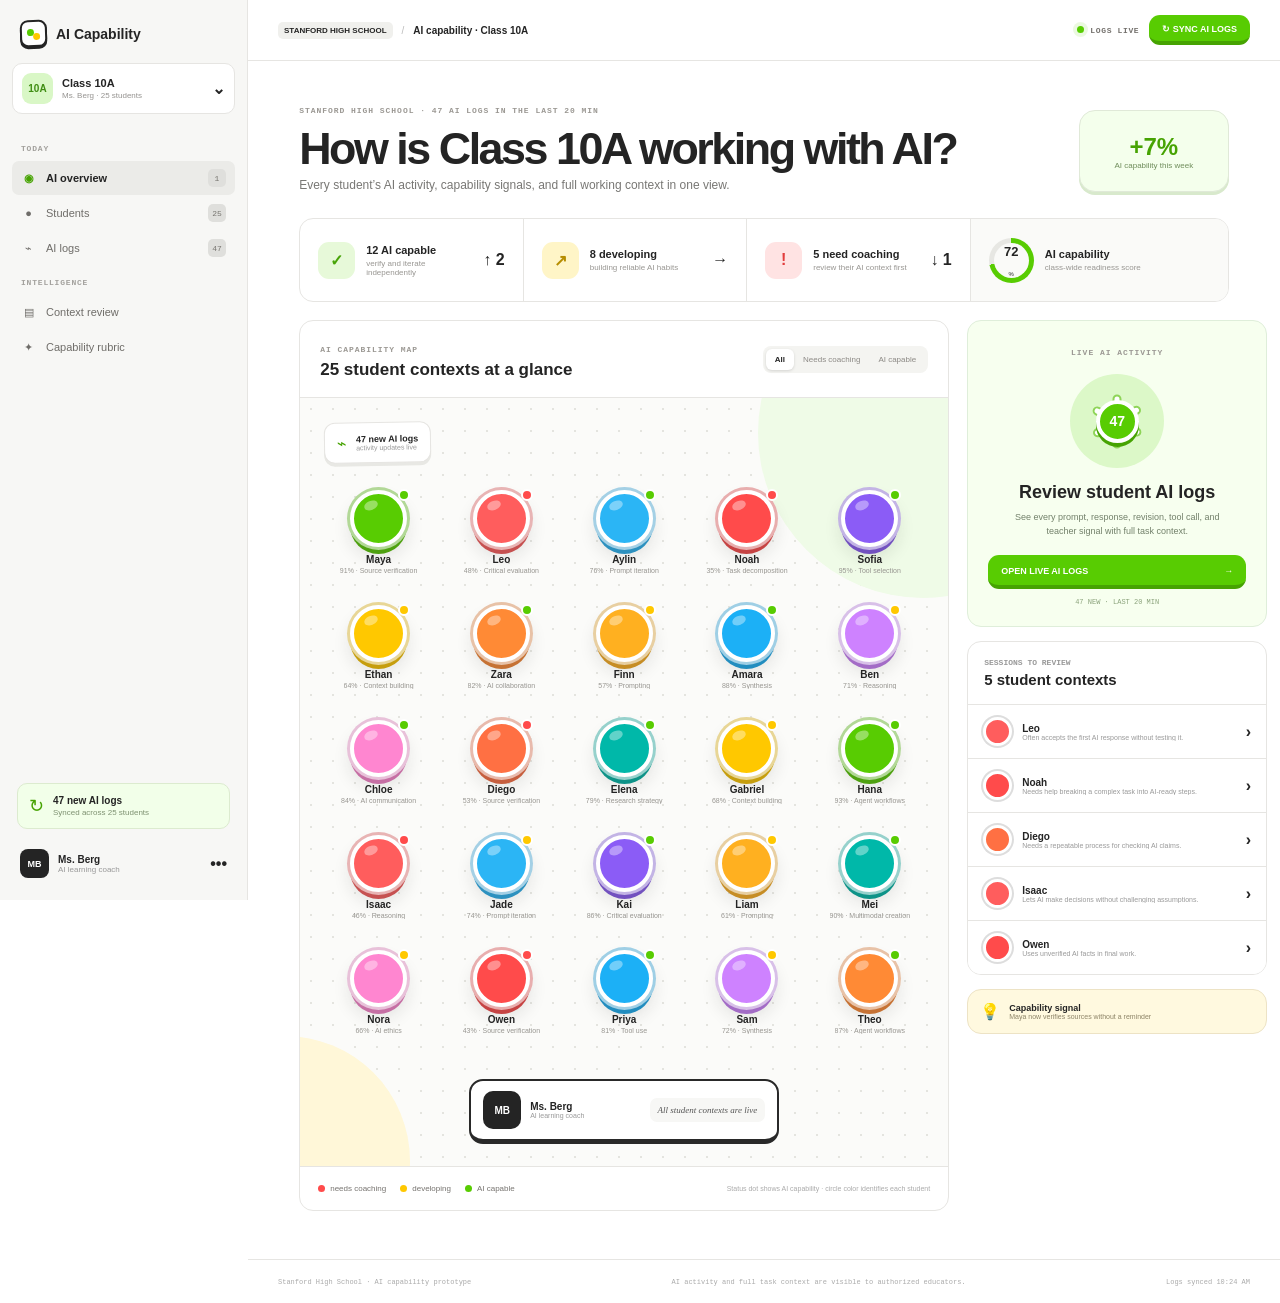
==== index.html @ bb0eecff "deploy AI capability dashboard" ====
<!doctype html>
<html lang="en">
<head>
  <meta charset="utf-8">
  <meta name="viewport" content="width=device-width,initial-scale=1">
  <meta name="theme-color" content="#58cc02">
  <title>Stanford High School · AI Capability</title>
  <meta name="description" content="Interactive AI capability dashboard prototype for Stanford High School Class 10A.">
  <style>
    :root{--ink:#242424;--muted:#787774;--line:#e6e5e2;--green:#58cc02;--green-dark:#46a302;--yellow:#ffc800;--red:#ff4b4b}*{box-sizing:border-box}html{scroll-behavior:smooth}body{margin:0;background:#fff;color:var(--ink);font-family:Inter,ui-sans-serif,-apple-system,BlinkMacSystemFont,"Segoe UI",sans-serif}button{font:inherit;color:inherit;cursor:pointer}.shell{display:flex;min-height:100vh}.sidebar{position:sticky;top:0;z-index:10;display:flex;width:248px;height:100vh;flex:0 0 auto;flex-direction:column;border-right:1px solid var(--line);background:#f7f7f5;padding:18px 12px 14px}.wordmark{display:flex;align-items:center;gap:9px;padding:2px 8px 16px;font-size:14px}.mark{position:relative;width:27px;height:27px;transform:rotate(-2deg);border:2px solid #242424;border-radius:8px;background:#fff;box-shadow:0 2px 0 #242424}.mark i{position:absolute;top:7px;left:5px;width:7px;height:7px;border-radius:50%;background:var(--green)}.mark i+i{top:11px;right:5px;left:auto;background:var(--yellow)}.class-switch{display:flex;width:100%;align-items:center;gap:9px;border:1px solid var(--line);border-radius:10px;background:#fff;padding:9px;text-align:left}.class-switch>span:nth-child(2){flex:1}.class-icon{display:grid;width:31px;height:31px;place-items:center;border-radius:9px;background:#d9f7c6;color:#3f8d12;font-size:10px;font-weight:850}.class-switch strong,.class-switch small{display:block}.class-switch strong{font-size:11px}.class-switch small{margin-top:2px;color:#94928f;font-size:8px}.sidebar nav{padding-top:18px}.sidebar nav label{display:block;padding:12px 9px 7px;color:#a3a19d;font:700 8px ui-monospace,monospace;letter-spacing:.1em}.sidebar nav a{display:flex;height:34px;align-items:center;gap:10px;margin:1px 0;border-radius:7px;padding:0 9px;color:#6f6d69;font-size:11px;text-decoration:none}.sidebar nav a.active{background:#ebebe8;color:#242424;font-weight:700}.sidebar nav a>span{width:15px;text-align:center}.sidebar nav a.active>span{color:var(--green-dark)}.sidebar nav kbd{display:grid;min-width:18px;height:18px;place-items:center;margin-left:auto;border:0;border-radius:5px;background:#dfdfdc;color:#777570;font:8px ui-monospace,monospace}.side-bottom{margin-top:auto}.sync-card{display:flex;align-items:center;gap:9px;margin:12px 5px;border:1px solid #dcebcf;border-radius:10px;background:#f2ffe9;padding:11px}.sync-card>span{color:var(--green-dark);font-size:18px}.sync-card p{margin:0}.sync-card strong,.sync-card small{display:block}.sync-card strong{font-size:10px}.sync-card small{margin-top:2px;color:#7e9171;font-size:8px}.profile{display:flex;width:100%;align-items:center;gap:9px;border:0;border-radius:8px;background:transparent;padding:8px;text-align:left}.profile>span{display:grid;width:29px;height:29px;place-items:center;border-radius:8px;background:#242424;color:#fff;font-size:9px;font-weight:800}.profile p{flex:1;margin:0}.profile strong,.profile small{display:block}.profile strong{font-size:10px}.profile small{color:#999;font-size:8px}.main{display:flex;min-width:0;min-height:100vh;flex:1;flex-direction:column}.topbar{position:sticky;top:0;z-index:8;display:flex;height:61px;align-items:center;justify-content:space-between;border-bottom:1px solid var(--line);background:#ffffffef;padding:0 30px;backdrop-filter:blur(15px)}.crumbs{display:flex;align-items:center;gap:9px;font-size:10px}.crumbs span{border-radius:5px;background:#f0f0ed;padding:4px 6px;font-size:8px;font-weight:800}.crumbs i{color:#bbb;font-style:normal}.actions{display:flex;align-items:center;gap:10px}.live{color:#74716d;font:700 8px ui-monospace,monospace;letter-spacing:.08em}.live i{display:inline-block;width:7px;height:7px;margin-right:6px;border-radius:50%;background:var(--green);box-shadow:0 0 0 4px #58cc021f;animation:pulse 2s infinite}.sync{border:0;border-bottom:4px solid var(--green-dark);border-radius:11px;background:var(--green);color:#fff;padding:9px 13px 7px;font-size:9px;font-weight:850}.content{width:min(1430px,100%);margin:0 auto;padding:38px clamp(24px,4vw,64px) 48px}.hero{display:flex;align-items:flex-end;justify-content:space-between;gap:24px;margin-bottom:26px}.hero .eyebrow,.card-head .eyebrow,.activity>.eyebrow{color:#9b9893;font:700 8px ui-monospace,monospace;letter-spacing:.12em}.hero h1{margin:8px 0 7px;font-size:clamp(30px,3.5vw,48px);line-height:1.03;letter-spacing:-.055em}.hero p{margin:0;color:var(--muted);font-size:12px}.growth{display:flex;width:150px;height:82px;flex-direction:column;align-items:center;justify-content:center;border:1px solid #e0e9d8;border-radius:16px;background:#f4ffec;box-shadow:0 3px 0 #d8e9cc}.growth b{color:var(--green-dark);font-size:24px}.growth small{color:#6f8d5b;font-size:8px}.metrics{display:grid;grid-template-columns:repeat(3,1fr) 1.15fr;overflow:hidden;margin-bottom:18px;border:1px solid var(--line);border-radius:14px}.metrics>div{display:flex;min-height:82px;align-items:center;gap:11px;border-right:1px solid var(--line);padding:16px 18px}.metrics>div:last-child{border:0;background:#fafaf8}.metric{display:grid;width:37px;height:37px;place-items:center;border-radius:11px;font-weight:900}.metric.green{background:#e7f9d9;color:#48a408}.metric.yellow{background:#fff5c7;color:#b68d00}.metric.red{background:#ffe3e3;color:#e23d3d}.metrics p{flex:1;margin:0}.metrics p strong,.metrics p small{display:block}.metrics p strong{font-size:11px}.metrics p small{margin-top:3px;color:#989692;font-size:8px}.ring{position:relative;display:grid;width:45px;height:45px;place-items:center;border-radius:50%;background:conic-gradient(var(--green) 72%,#e7e7e3 0)}.ring:before{position:absolute;inset:5px;border-radius:50%;background:#fafaf8;content:""}.ring b,.ring small{position:relative;z-index:1}.ring b{font-size:13px}.ring small{font-size:6px}.grid{display:grid;grid-template-columns:minmax(650px,1fr) 300px;gap:18px;align-items:start}.map,.activity,.review,.signal{border:1px solid var(--line);border-radius:14px;background:#fff}.map{overflow:hidden}.card-head{display:flex;min-height:72px;align-items:center;justify-content:space-between;gap:16px;border-bottom:1px solid var(--line);padding:17px 20px}.card-head h2{margin:4px 0 0;font-size:17px}.filters{display:flex;border-radius:8px;background:#f4f4f1;padding:3px}.filters button{border:0;border-radius:6px;background:transparent;padding:6px 9px;color:#8c8985;font-size:8px}.filters button.active{background:#fff;color:#242424;font-weight:700;box-shadow:0 1px 3px #0002}.field{position:relative;display:grid;min-height:695px;grid-template-columns:repeat(5,minmax(90px,1fr));align-content:start;gap:31px 10px;overflow:hidden;background-color:#fbfbf9;background-image:radial-gradient(#e4e4df 1px,transparent 1px);background-size:22px 22px;padding:92px 22px 132px}.field:before,.field:after{position:absolute;border-radius:50%;content:""}.field:before{top:-130px;right:-140px;width:330px;height:330px;background:#effbe7}.field:after{bottom:-120px;left:-140px;width:250px;height:250px;background:#fff7d8}.log-note{position:absolute;top:24px;left:24px;z-index:3;display:flex;align-items:center;gap:9px;transform:rotate(-1deg);border:1px solid var(--line);border-radius:11px;background:#fff;padding:10px 12px;box-shadow:0 3px 0 #e8e8e4}.log-note>span{color:var(--green-dark)}.log-note p{margin:0}.log-note strong,.log-note small{display:block}.log-note strong{font-size:9px}.log-note small{color:#999;font-size:7px}.student{position:relative;z-index:4;display:flex;min-width:0;flex-direction:column;align-items:center;border:0;background:transparent;padding:0}.student:hover .dot{transform:translateY(-5px) scale(1.05)}.student>strong{margin-top:7px;font-size:10px}.student>small{max-width:100%;overflow:hidden;margin-top:2px;color:#979590;font-size:7px;text-overflow:ellipsis;white-space:nowrap}.dot{--dot:#58cc02;position:relative;display:block;width:57px;height:57px;transition:.22s;border:4px solid #fff;border-radius:50%;background:var(--dot);box-shadow:0 0 0 3px color-mix(in srgb,var(--dot) 32%,#ddd),0 7px 0 color-mix(in srgb,var(--dot) 72%,#333),0 10px 18px #2020201f}.dot:before{position:absolute;top:15%;left:20%;width:28%;height:18%;transform:rotate(-22deg);border-radius:50%;background:#ffffff61;content:""}.dot:after{position:absolute;top:-5px;right:-7px;width:8px;height:8px;border:2px solid #fff;border-radius:50%;background:var(--state);content:""}.teacher{position:absolute;bottom:22px;left:50%;z-index:5;display:grid;width:310px;grid-template-columns:38px 1fr auto;align-items:center;gap:9px;transform:translateX(-50%);border:2px solid #292929;border-bottom-width:5px;border-radius:14px;background:#fff;padding:10px 12px}.teacher>span{display:grid;width:38px;height:38px;place-items:center;border-radius:10px;background:#242424;color:#fff;font-size:10px;font-weight:800}.teacher p{margin:0}.teacher strong,.teacher small{display:block}.teacher strong{font-size:10px}.teacher small{color:#999;font-size:7px}.teacher i{border-radius:7px;background:#f7f7f5;padding:7px 8px;color:#555;font:italic 9px Georgia,serif}.legend{display:flex;min-height:44px;align-items:center;gap:14px;border-top:1px solid var(--line);padding:0 18px;color:#76736f;font-size:8px}.legend span{display:flex;align-items:center;gap:5px}.legend i{width:7px;height:7px;border-radius:50%}.legend small{margin-left:auto;color:#aaa;font-size:7px}.rail{display:flex;flex-direction:column;gap:14px}.activity{border-color:#dfeeda;background:#f7ffef;padding:20px;text-align:center}.radar{position:relative;display:grid;width:94px;height:94px;place-items:center;margin:15px auto 14px;border-radius:50%;background:#dcf8c8}.radar i{position:absolute;width:54px;height:9px;border:2px solid #8ed457;border-radius:9px;background:#fff;transform:rotate(28deg)}.radar i:nth-child(2){transform:rotate(90deg)}.radar i:nth-child(3){transform:rotate(150deg)}.radar b{position:relative;z-index:2;display:grid;width:43px;height:43px;place-items:center;border:4px solid #fff;border-radius:50%;background:var(--green);color:#fff;box-shadow:0 4px 0 var(--green-dark);font-size:14px}.activity h3{margin:0;font-size:18px}.activity p{max-width:220px;margin:8px auto 16px;color:#72806a;font-size:9px;line-height:1.55}.activity button,.drawer-action{width:100%;border:0;border-bottom:4px solid var(--green-dark);border-radius:11px;background:var(--green);color:#fff;padding:11px 13px 9px;text-align:left;font-size:9px;font-weight:850}.activity button span,.drawer-action span{float:right}.activity>small{display:block;margin-top:9px;color:#8aa27b;font:7px ui-monospace,monospace}.review{overflow:hidden}.review-head{display:flex;align-items:center;justify-content:space-between;padding:16px}.review-head small,.review-head strong{display:block}.review-head small{color:#999;font:700 8px ui-monospace,monospace}.review-head strong{margin-top:4px;font-size:15px}.review-row{display:flex;width:100%;align-items:center;gap:10px;border:0;border-top:1px solid var(--line);background:#fff;padding:12px 15px;text-align:left}.mini-dot{width:29px;height:29px;flex:0 0 auto;border:3px solid #fff;border-radius:50%;background:var(--dot);box-shadow:0 0 0 2px #ddd}.review-row p{min-width:0;flex:1;margin:0}.review-row strong,.review-row small{display:block}.review-row strong{font-size:10px}.review-row small{overflow:hidden;color:#999;font-size:7px;text-overflow:ellipsis;white-space:nowrap}.signal{display:flex;align-items:center;gap:9px;border-color:#ede3c5;background:#fff9df;padding:12px}.signal p{flex:1;margin:0}.signal strong,.signal small{display:block}.signal strong{font-size:9px}.signal small{color:#8d8467;font-size:7px}.footer{display:flex;height:44px;align-items:center;justify-content:space-between;border-top:1px solid var(--line);padding:0 30px;color:#aaa;font:7px ui-monospace,monospace}.drawer-bg{position:fixed;inset:0;z-index:50;display:none;background:#18181645;backdrop-filter:blur(4px)}.drawer-bg.open{display:block}.drawer{position:absolute;top:0;right:0;bottom:0;width:min(420px,100%);overflow:auto;background:#fff;padding:28px;box-shadow:-20px 0 60px #0003}.close{position:absolute;top:18px;right:18px;width:32px;height:32px;border:1px solid var(--line);border-radius:8px;background:#fff;font-size:18px}.drawer-hero{display:flex;flex-direction:column;align-items:center;padding:35px 0 22px}.drawer-hero .dot{width:112px;height:112px;border-width:7px}.pill{margin-top:23px;border-radius:20px;padding:5px 9px;font:700 7px ui-monospace,monospace}.drawer h2{margin:0;text-align:center;font-size:34px}.meta{margin:5px 0 23px;color:#888;font-size:9px;text-align:center}.level{border-block:1px solid var(--line);padding:18px 0}.level>div{display:flex;justify-content:space-between}.level p{height:9px;overflow:hidden;border-radius:8px;background:#eee}.level p i{display:block;height:100%;border-radius:8px}.drawer blockquote{margin:18px 0;border-left:3px solid #ccc;background:#f7f7f5;padding:15px;color:#555;font:italic 14px/1.5 Georgia,serif}.logs{overflow:hidden;margin-bottom:16px;border:1px solid var(--line);border-radius:11px}.logs header{display:flex;height:37px;align-items:center;justify-content:space-between;background:#f7f7f5;padding:0 12px;font-size:8px}.logs p{display:grid;grid-template-columns:22px 1fr auto;align-items:center;gap:8px;margin:0;border-top:1px solid var(--line);padding:10px}.logs p>i{display:grid;width:21px;height:21px;place-items:center;border-radius:6px;background:#e7f9d9;color:#419900;font-style:normal}.logs p strong,.logs p small{display:block}.logs p strong{font-size:8px}.logs p small,.logs time{color:#999;font-size:7px}.toast{position:fixed;bottom:20px;left:50%;z-index:80;transform:translate(-50%,30px);opacity:0;border-radius:10px;background:#242424;padding:11px 14px;color:#fff;font-size:9px;transition:.25s}.toast.show{transform:translate(-50%,0);opacity:1}@keyframes pulse{50%{transform:scale(.72);opacity:.55}}@media(max-width:1100px){.grid{grid-template-columns:1fr}.metrics{grid-template-columns:1fr 1fr}.rail{display:grid;grid-template-columns:1fr 1fr}.signal{grid-column:1/-1}}@media(max-width:760px){.sidebar{width:68px;padding:14px 8px}.wordmark strong,.class-switch>span:nth-child(2),.class-switch>b,.sidebar nav a:not(.active),.sidebar nav label,.sync-card,.profile p{display:none}.class-switch,.profile{justify-content:center}.content{padding:24px 15px}.growth{display:none}.topbar{padding:0 14px}.live{display:none}.map{overflow:auto}.field,.card-head,.legend{min-width:660px}.rail{grid-template-columns:1fr}.signal{grid-column:auto}.footer p{display:none}}@media(prefers-reduced-motion:reduce){*{animation:none!important;transition:none!important}}
  </style>
</head>
<body>
  <div class="shell">
    <aside class="sidebar">
      <div class="wordmark"><span class="mark"><i></i><i></i></span><strong>AI Capability</strong></div>
      <button class="class-switch"><span class="class-icon">10A</span><span><strong>Class 10A</strong><small>Ms. Berg · 25 students</small></span><b>⌄</b></button>
      <nav><label>TODAY</label><a class="active" href="#"><span>◉</span>AI overview<kbd>1</kbd></a><a href="#map"><span>●</span>Students<kbd>25</kbd></a><a href="#logs"><span>⌁</span>AI logs<kbd>47</kbd></a><label>INTELLIGENCE</label><a href="#logs"><span>▤</span>Context review</a><a href="#"><span>✦</span>Capability rubric</a></nav>
      <div class="side-bottom"><div class="sync-card"><span>↻</span><p><strong>47 new AI logs</strong><small>Synced across 25 students</small></p></div><button class="profile"><span>MB</span><p><strong>Ms. Berg</strong><small>AI learning coach</small></p><b>•••</b></button></div>
    </aside>
    <main class="main">
      <header class="topbar"><div class="crumbs"><span>STANFORD HIGH SCHOOL</span><i>/</i><strong>AI capability · Class 10A</strong></div><div class="actions"><span class="live"><i></i>LOGS LIVE</span><button class="sync" id="sync">↻ SYNC AI LOGS</button></div></header>
      <div class="content">
        <section class="hero"><div><span class="eyebrow">STANFORD HIGH SCHOOL · 47 AI LOGS IN THE LAST 20 MIN</span><h1>How is Class 10A working with AI?</h1><p>Every student’s AI activity, capability signals, and full working context in one view.</p></div><div class="growth"><b>+7%</b><small>AI capability this week</small></div></section>
        <section class="metrics"><div><span class="metric green">✓</span><p><strong id="capable">0 AI capable</strong><small>verify and iterate independently</small></p><b>↑ 2</b></div><div><span class="metric yellow">↗</span><p><strong id="developing">0 developing</strong><small>building reliable AI habits</small></p><b>→</b></div><div><span class="metric red">!</span><p><strong id="coaching">0 need coaching</strong><small>review their AI context first</small></p><b>↓ 1</b></div><div><span class="ring"><b id="avg">72</b><small>%</small></span><p><strong>AI capability</strong><small>class-wide readiness score</small></p></div></section>
        <div class="grid">
          <section class="map" id="map"><div class="card-head"><div><span class="eyebrow">AI CAPABILITY MAP</span><h2>25 student contexts at a glance</h2></div><div class="filters"><button class="active" data-filter="all">All</button><button data-filter="coaching">Needs coaching</button><button data-filter="capable">AI capable</button></div></div><div class="field" id="field"><div class="log-note"><span>⌁</span><p><strong>47 new AI logs</strong><small>activity updates live</small></p></div><div class="teacher"><span>MB</span><p><strong>Ms. Berg</strong><small>AI learning coach</small></p><i>All student contexts are live</i></div></div><div class="legend"><span><i style="background:var(--red)"></i>needs coaching</span><span><i style="background:var(--yellow)"></i>developing</span><span><i style="background:var(--green)"></i>AI capable</span><small>Status dot shows AI capability · circle color identifies each student</small></div></section>
          <aside class="rail"><section class="activity"><span class="eyebrow">LIVE AI ACTIVITY</span><div class="radar"><i></i><i></i><i></i><b>47</b></div><h3>Review student AI logs</h3><p>See every prompt, response, revision, tool call, and teacher signal with full task context.</p><button id="openLogs">OPEN LIVE AI LOGS <span>→</span></button><small>47 NEW · LAST 20 MIN</small></section><section class="review" id="logs"><div class="review-head"><span><small>SESSIONS TO REVIEW</small><strong id="reviewCount">0 student contexts</strong></span></div><div id="reviewRows"></div></section><section class="signal"><span>💡</span><p><strong>Capability signal</strong><small>Maya now verifies sources without a reminder</small></p></section></aside>
        </div>
      </div>
      <footer class="footer"><span>Stanford High School · AI capability prototype</span><p>AI activity and full task context are visible to authorized educators.</p><span>Logs synced 10:24 AM</span></footer>
    </main>
  </div>
  <div class="drawer-bg" id="drawerBg"><aside class="drawer"><button class="close" id="close">×</button><div class="drawer-hero"><span class="dot" id="drawerDot"></span><span class="pill" id="pill"></span></div><h2 id="drawerName"></h2><p class="meta" id="drawerMeta"></p><div class="level"><div><span>AI capability score</span><strong id="drawerScore"></strong></div><p><i id="levelBar"></i></p></div><blockquote id="drawerNote"></blockquote><section class="logs"><header><span>RECENT AI CONTEXT</span><b style="color:var(--green-dark)">Live</b></header><p><i>✓</i><span><strong>Output challenged</strong><small>Asked AI to explain a weak assumption</small></span><time>10:18</time></p><p><i>↗</i><span><strong id="drawerActivity">Capability activity</strong><small>Added context and refined the request</small></span><time>10:12</time></p><p><i>!</i><span><strong>Teacher signal</strong><small id="drawerSignal"></small></span><time>10:04</time></p></section><button class="drawer-action" id="fullContext">OPEN FULL AI CONTEXT <span>→</span></button></aside></div>
  <div class="toast" id="toast">AI logs synced ✓</div>
  <script>
    const students=[['Maya',91,'Source verification','#58cc02','Checks citations before using an AI answer.'],['Leo',48,'Critical evaluation','#ff5d5d','Often accepts the first AI response without testing it.'],['Aylin',76,'Prompt iteration','#2bb5f5','Refines prompts when the first result is too broad.'],['Noah',35,'Task decomposition','#ff4b4b','Needs help breaking a complex task into AI-ready steps.'],['Sofia',95,'Tool selection','#8b5cf6','Chooses tools strategically and explains why.'],['Ethan',64,'Context building','#ffc800','Adds useful context but still misses key constraints.'],['Zara',82,'AI collaboration','#ff8a35','Uses AI as a thinking partner, not an answer machine.'],['Finn',57,'Prompting','#ffb020','Writes clear requests but rarely follows up.'],['Amara',88,'Synthesis','#1cb0f6','Combines multiple AI outputs into one coherent view.'],['Ben',71,'Reasoning','#ce82ff','Asks AI to show its reasoning and checks key steps.'],['Chloe',84,'AI communication','#ff86d0','Turns AI drafts into clear, original writing.'],['Diego',53,'Source verification','#ff7043','Needs a repeatable process for checking AI claims.'],['Elena',79,'Research strategy','#00b8a9','Uses AI to map a topic before deeper research.'],['Gabriel',68,'Context building','#ffc800','Progressing with examples, roles, and constraints.'],['Hana',93,'Agent workflows','#58cc02','Builds reliable multi-step workflows and reviews outputs.'],['Isaac',46,'Reasoning','#ff5d5d','Lets AI make decisions without challenging assumptions.'],['Jade',74,'Prompt iteration','#2bb5f5','One step away from a consistent iteration habit.'],['Kai',86,'Critical evaluation','#8b5cf6','Actively challenges weak or unsupported AI outputs.'],['Liam',61,'Prompting','#ffb020','Gets better results when using a prompt framework.'],['Mei',90,'Multimodal creation','#00b8a9','Combines text, image, and data tools thoughtfully.'],['Nora',66,'AI ethics','#ff86d0','Recognizes bias but needs to document decisions.'],['Owen',43,'Source verification','#ff4b4b','Uses unverified AI facts in final work.'],['Priya',81,'Tool use','#1cb0f6','Selects tools well and documents her process.'],['Sam',72,'Synthesis','#ce82ff','Summarizes well but should preserve source nuance.'],['Theo',87,'Agent workflows','#ff8a35','Monitors multi-step tasks and recovers from errors.']].map((s,i)=>({id:i+1,name:s[0],score:s[1],capability:s[2],color:s[3],note:s[4]}));
    const status=s=>s<55?{label:'Needs coaching',tone:'red',color:'#ff4b4b'}:s<75?{label:'Developing',tone:'yellow',color:'#ffc800'}:{label:'AI capable',tone:'green',color:'#58cc02'};
    const field=document.getElementById('field'),reviewRows=document.getElementById('reviewRows');
    function render(filter='all'){field.querySelectorAll('.student').forEach(e=>e.remove());const shown=students.filter(s=>filter==='all'||filter==='coaching'&&s.score<55||filter==='capable'&&s.score>=75);shown.forEach(s=>{const b=document.createElement('button');b.className='student';b.innerHTML=`<span class="dot" style="--dot:${s.color};--state:${status(s.score).color}"></span><strong>${s.name}</strong><small>${s.score}% · ${s.capability}</small>`;b.onclick=()=>openStudent(s);field.insertBefore(b,field.querySelector('.teacher'))})}
    function metrics(){const c=students.filter(s=>s.score>=75).length,n=students.filter(s=>s.score<55).length;document.getElementById('capable').textContent=`${c} AI capable`;document.getElementById('developing').textContent=`${students.length-c-n} developing`;document.getElementById('coaching').textContent=`${n} need coaching`;document.getElementById('avg').textContent=Math.round(students.reduce((a,s)=>a+s.score,0)/students.length);document.getElementById('reviewCount').textContent=`${n} student contexts`;students.filter(s=>s.score<55).forEach(s=>{const b=document.createElement('button');b.className='review-row';b.innerHTML=`<span class="mini-dot" style="--dot:${s.color}"></span><p><strong>${s.name}</strong><small>${s.note}</small></p><b>›</b>`;b.onclick=()=>openStudent(s);reviewRows.appendChild(b)})}
    function openStudent(s){const st=status(s.score);document.getElementById('drawerName').textContent=s.name;document.getElementById('drawerMeta').textContent=`Focus: ${s.capability} · ${7+s.id%5} AI log events today`;document.getElementById('drawerScore').textContent=`${s.score}%`;document.getElementById('drawerNote').textContent=`“${s.note}”`;document.getElementById('drawerActivity').textContent=`${s.capability} activity`;document.getElementById('drawerSignal').textContent=`${st.label} pattern detected`;document.getElementById('drawerDot').style.cssText=`--dot:${s.color};--state:${st.color}`;document.getElementById('levelBar').style.cssText=`width:${s.score}%;background:${s.color}`;const pill=document.getElementById('pill');pill.textContent=st.label;pill.style.cssText=`background:${st.color}22;color:${st.color}`;document.getElementById('drawerBg').classList.add('open')}
    function toast(text){const t=document.getElementById('toast');t.textContent=text;t.classList.add('show');setTimeout(()=>t.classList.remove('show'),1800)}
    document.querySelectorAll('[data-filter]').forEach(b=>b.onclick=()=>{document.querySelectorAll('[data-filter]').forEach(x=>x.classList.remove('active'));b.classList.add('active');render(b.dataset.filter)});document.getElementById('close').onclick=()=>document.getElementById('drawerBg').classList.remove('open');document.getElementById('drawerBg').onclick=e=>{if(e.target.id==='drawerBg')e.currentTarget.classList.remove('open')};document.getElementById('sync').onclick=()=>toast('AI logs synced ✓');document.getElementById('openLogs').onclick=()=>toast('Live AI activity opened ✓');document.getElementById('fullContext').onclick=()=>toast('Full student context opened ✓');render();metrics();
  </script>
</body>
</html>
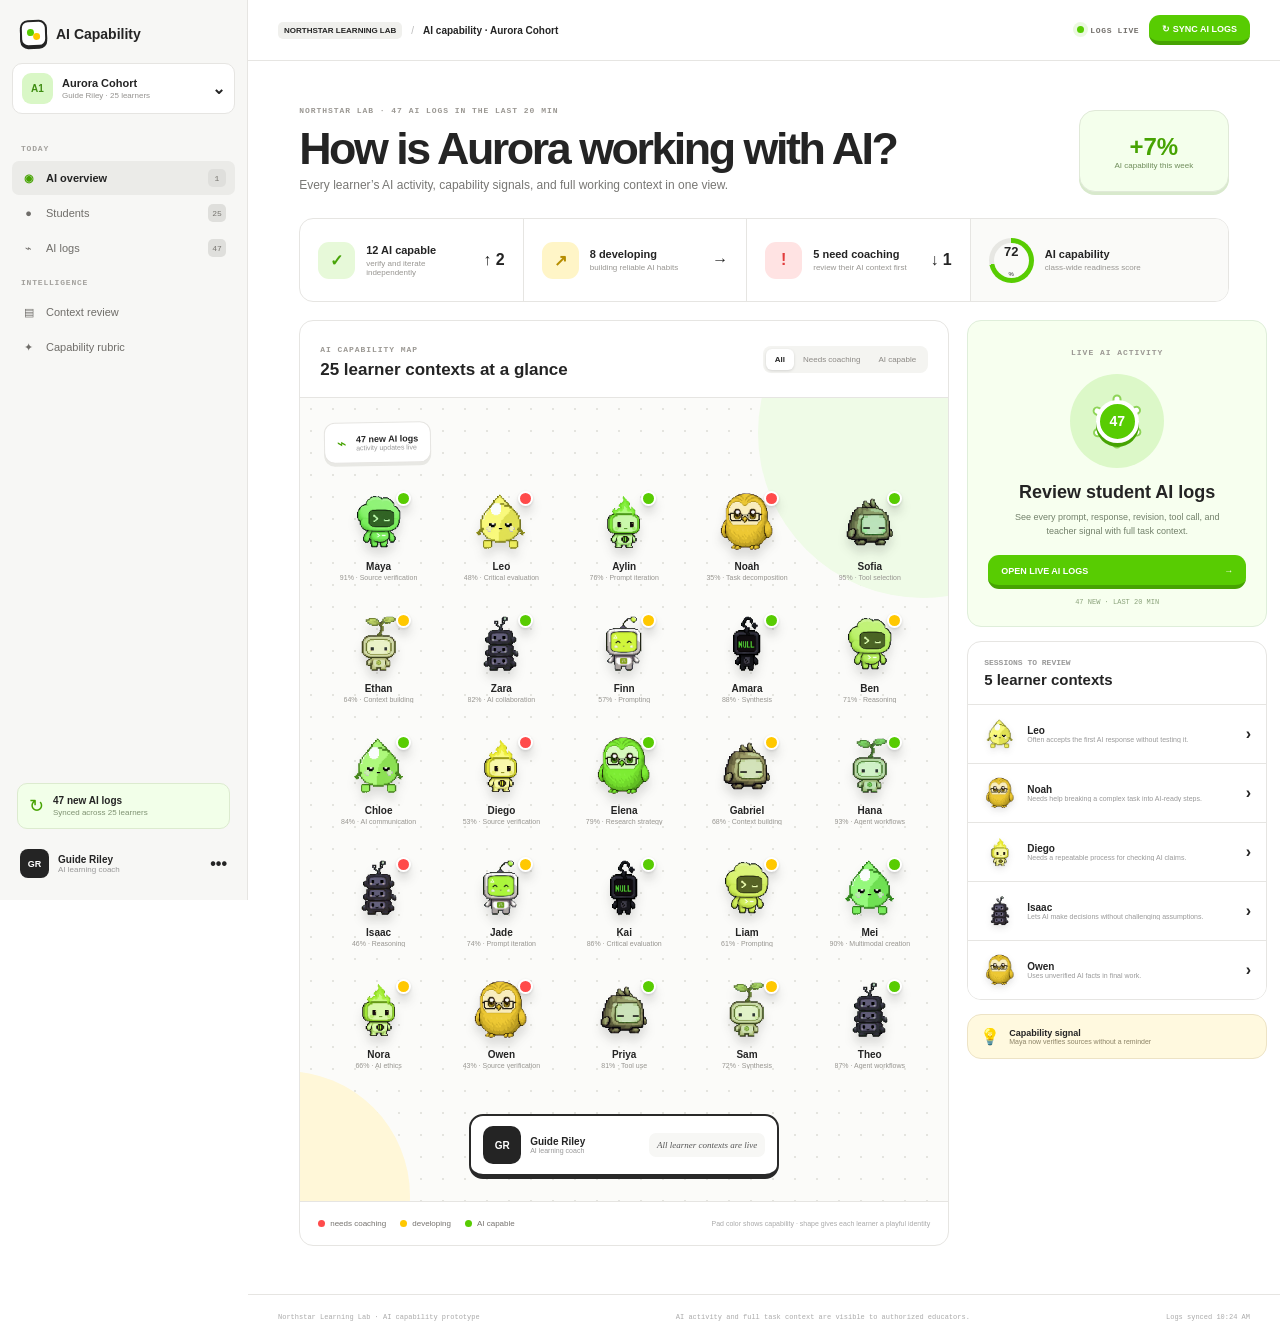
==== commit f3290890: "Update demo with capability creature pads" ====
--- a/index.html
+++ b/index.html
@@ -4,42 +4,55 @@
   <meta charset="utf-8">
   <meta name="viewport" content="width=device-width,initial-scale=1">
   <meta name="theme-color" content="#58cc02">
-  <title>Stanford High School · AI Capability</title>
-  <meta name="description" content="Interactive AI capability dashboard prototype for Stanford High School Class 10A.">
+  <title>Northstar Learning Lab · AI Capability</title>
+  <meta name="description" content="Interactive AI capability dashboard prototype for a fictional learning cohort.">
   <style>
     :root{--ink:#242424;--muted:#787774;--line:#e6e5e2;--green:#58cc02;--green-dark:#46a302;--yellow:#ffc800;--red:#ff4b4b}*{box-sizing:border-box}html{scroll-behavior:smooth}body{margin:0;background:#fff;color:var(--ink);font-family:Inter,ui-sans-serif,-apple-system,BlinkMacSystemFont,"Segoe UI",sans-serif}button{font:inherit;color:inherit;cursor:pointer}.shell{display:flex;min-height:100vh}.sidebar{position:sticky;top:0;z-index:10;display:flex;width:248px;height:100vh;flex:0 0 auto;flex-direction:column;border-right:1px solid var(--line);background:#f7f7f5;padding:18px 12px 14px}.wordmark{display:flex;align-items:center;gap:9px;padding:2px 8px 16px;font-size:14px}.mark{position:relative;width:27px;height:27px;transform:rotate(-2deg);border:2px solid #242424;border-radius:8px;background:#fff;box-shadow:0 2px 0 #242424}.mark i{position:absolute;top:7px;left:5px;width:7px;height:7px;border-radius:50%;background:var(--green)}.mark i+i{top:11px;right:5px;left:auto;background:var(--yellow)}.class-switch{display:flex;width:100%;align-items:center;gap:9px;border:1px solid var(--line);border-radius:10px;background:#fff;padding:9px;text-align:left}.class-switch>span:nth-child(2){flex:1}.class-icon{display:grid;width:31px;height:31px;place-items:center;border-radius:9px;background:#d9f7c6;color:#3f8d12;font-size:10px;font-weight:850}.class-switch strong,.class-switch small{display:block}.class-switch strong{font-size:11px}.class-switch small{margin-top:2px;color:#94928f;font-size:8px}.sidebar nav{padding-top:18px}.sidebar nav label{display:block;padding:12px 9px 7px;color:#a3a19d;font:700 8px ui-monospace,monospace;letter-spacing:.1em}.sidebar nav a{display:flex;height:34px;align-items:center;gap:10px;margin:1px 0;border-radius:7px;padding:0 9px;color:#6f6d69;font-size:11px;text-decoration:none}.sidebar nav a.active{background:#ebebe8;color:#242424;font-weight:700}.sidebar nav a>span{width:15px;text-align:center}.sidebar nav a.active>span{color:var(--green-dark)}.sidebar nav kbd{display:grid;min-width:18px;height:18px;place-items:center;margin-left:auto;border:0;border-radius:5px;background:#dfdfdc;color:#777570;font:8px ui-monospace,monospace}.side-bottom{margin-top:auto}.sync-card{display:flex;align-items:center;gap:9px;margin:12px 5px;border:1px solid #dcebcf;border-radius:10px;background:#f2ffe9;padding:11px}.sync-card>span{color:var(--green-dark);font-size:18px}.sync-card p{margin:0}.sync-card strong,.sync-card small{display:block}.sync-card strong{font-size:10px}.sync-card small{margin-top:2px;color:#7e9171;font-size:8px}.profile{display:flex;width:100%;align-items:center;gap:9px;border:0;border-radius:8px;background:transparent;padding:8px;text-align:left}.profile>span{display:grid;width:29px;height:29px;place-items:center;border-radius:8px;background:#242424;color:#fff;font-size:9px;font-weight:800}.profile p{flex:1;margin:0}.profile strong,.profile small{display:block}.profile strong{font-size:10px}.profile small{color:#999;font-size:8px}.main{display:flex;min-width:0;min-height:100vh;flex:1;flex-direction:column}.topbar{position:sticky;top:0;z-index:8;display:flex;height:61px;align-items:center;justify-content:space-between;border-bottom:1px solid var(--line);background:#ffffffef;padding:0 30px;backdrop-filter:blur(15px)}.crumbs{display:flex;align-items:center;gap:9px;font-size:10px}.crumbs span{border-radius:5px;background:#f0f0ed;padding:4px 6px;font-size:8px;font-weight:800}.crumbs i{color:#bbb;font-style:normal}.actions{display:flex;align-items:center;gap:10px}.live{color:#74716d;font:700 8px ui-monospace,monospace;letter-spacing:.08em}.live i{display:inline-block;width:7px;height:7px;margin-right:6px;border-radius:50%;background:var(--green);box-shadow:0 0 0 4px #58cc021f;animation:pulse 2s infinite}.sync{border:0;border-bottom:4px solid var(--green-dark);border-radius:11px;background:var(--green);color:#fff;padding:9px 13px 7px;font-size:9px;font-weight:850}.content{width:min(1430px,100%);margin:0 auto;padding:38px clamp(24px,4vw,64px) 48px}.hero{display:flex;align-items:flex-end;justify-content:space-between;gap:24px;margin-bottom:26px}.hero .eyebrow,.card-head .eyebrow,.activity>.eyebrow{color:#9b9893;font:700 8px ui-monospace,monospace;letter-spacing:.12em}.hero h1{margin:8px 0 7px;font-size:clamp(30px,3.5vw,48px);line-height:1.03;letter-spacing:-.055em}.hero p{margin:0;color:var(--muted);font-size:12px}.growth{display:flex;width:150px;height:82px;flex-direction:column;align-items:center;justify-content:center;border:1px solid #e0e9d8;border-radius:16px;background:#f4ffec;box-shadow:0 3px 0 #d8e9cc}.growth b{color:var(--green-dark);font-size:24px}.growth small{color:#6f8d5b;font-size:8px}.metrics{display:grid;grid-template-columns:repeat(3,1fr) 1.15fr;overflow:hidden;margin-bottom:18px;border:1px solid var(--line);border-radius:14px}.metrics>div{display:flex;min-height:82px;align-items:center;gap:11px;border-right:1px solid var(--line);padding:16px 18px}.metrics>div:last-child{border:0;background:#fafaf8}.metric{display:grid;width:37px;height:37px;place-items:center;border-radius:11px;font-weight:900}.metric.green{background:#e7f9d9;color:#48a408}.metric.yellow{background:#fff5c7;color:#b68d00}.metric.red{background:#ffe3e3;color:#e23d3d}.metrics p{flex:1;margin:0}.metrics p strong,.metrics p small{display:block}.metrics p strong{font-size:11px}.metrics p small{margin-top:3px;color:#989692;font-size:8px}.ring{position:relative;display:grid;width:45px;height:45px;place-items:center;border-radius:50%;background:conic-gradient(var(--green) 72%,#e7e7e3 0)}.ring:before{position:absolute;inset:5px;border-radius:50%;background:#fafaf8;content:""}.ring b,.ring small{position:relative;z-index:1}.ring b{font-size:13px}.ring small{font-size:6px}.grid{display:grid;grid-template-columns:minmax(650px,1fr) 300px;gap:18px;align-items:start}.map,.activity,.review,.signal{border:1px solid var(--line);border-radius:14px;background:#fff}.map{overflow:hidden}.card-head{display:flex;min-height:72px;align-items:center;justify-content:space-between;gap:16px;border-bottom:1px solid var(--line);padding:17px 20px}.card-head h2{margin:4px 0 0;font-size:17px}.filters{display:flex;border-radius:8px;background:#f4f4f1;padding:3px}.filters button{border:0;border-radius:6px;background:transparent;padding:6px 9px;color:#8c8985;font-size:8px}.filters button.active{background:#fff;color:#242424;font-weight:700;box-shadow:0 1px 3px #0002}.field{position:relative;display:grid;min-height:695px;grid-template-columns:repeat(5,minmax(90px,1fr));align-content:start;gap:31px 10px;overflow:hidden;background-color:#fbfbf9;background-image:radial-gradient(#e4e4df 1px,transparent 1px);background-size:22px 22px;padding:92px 22px 132px}.field:before,.field:after{position:absolute;border-radius:50%;content:""}.field:before{top:-130px;right:-140px;width:330px;height:330px;background:#effbe7}.field:after{bottom:-120px;left:-140px;width:250px;height:250px;background:#fff7d8}.log-note{position:absolute;top:24px;left:24px;z-index:3;display:flex;align-items:center;gap:9px;transform:rotate(-1deg);border:1px solid var(--line);border-radius:11px;background:#fff;padding:10px 12px;box-shadow:0 3px 0 #e8e8e4}.log-note>span{color:var(--green-dark)}.log-note p{margin:0}.log-note strong,.log-note small{display:block}.log-note strong{font-size:9px}.log-note small{color:#999;font-size:7px}.student{position:relative;z-index:4;display:flex;min-width:0;flex-direction:column;align-items:center;border:0;background:transparent;padding:0}.student:hover .dot{transform:translateY(-5px) scale(1.05)}.student>strong{margin-top:7px;font-size:10px}.student>small{max-width:100%;overflow:hidden;margin-top:2px;color:#979590;font-size:7px;text-overflow:ellipsis;white-space:nowrap}.dot{--dot:#58cc02;position:relative;display:block;width:57px;height:57px;transition:.22s;border:4px solid #fff;border-radius:50%;background:var(--dot);box-shadow:0 0 0 3px color-mix(in srgb,var(--dot) 32%,#ddd),0 7px 0 color-mix(in srgb,var(--dot) 72%,#333),0 10px 18px #2020201f}.dot:before{position:absolute;top:15%;left:20%;width:28%;height:18%;transform:rotate(-22deg);border-radius:50%;background:#ffffff61;content:""}.dot:after{position:absolute;top:-5px;right:-7px;width:8px;height:8px;border:2px solid #fff;border-radius:50%;background:var(--state);content:""}.teacher{position:absolute;bottom:22px;left:50%;z-index:5;display:grid;width:310px;grid-template-columns:38px 1fr auto;align-items:center;gap:9px;transform:translateX(-50%);border:2px solid #292929;border-bottom-width:5px;border-radius:14px;background:#fff;padding:10px 12px}.teacher>span{display:grid;width:38px;height:38px;place-items:center;border-radius:10px;background:#242424;color:#fff;font-size:10px;font-weight:800}.teacher p{margin:0}.teacher strong,.teacher small{display:block}.teacher strong{font-size:10px}.teacher small{color:#999;font-size:7px}.teacher i{border-radius:7px;background:#f7f7f5;padding:7px 8px;color:#555;font:italic 9px Georgia,serif}.legend{display:flex;min-height:44px;align-items:center;gap:14px;border-top:1px solid var(--line);padding:0 18px;color:#76736f;font-size:8px}.legend span{display:flex;align-items:center;gap:5px}.legend i{width:7px;height:7px;border-radius:50%}.legend small{margin-left:auto;color:#aaa;font-size:7px}.rail{display:flex;flex-direction:column;gap:14px}.activity{border-color:#dfeeda;background:#f7ffef;padding:20px;text-align:center}.radar{position:relative;display:grid;width:94px;height:94px;place-items:center;margin:15px auto 14px;border-radius:50%;background:#dcf8c8}.radar i{position:absolute;width:54px;height:9px;border:2px solid #8ed457;border-radius:9px;background:#fff;transform:rotate(28deg)}.radar i:nth-child(2){transform:rotate(90deg)}.radar i:nth-child(3){transform:rotate(150deg)}.radar b{position:relative;z-index:2;display:grid;width:43px;height:43px;place-items:center;border:4px solid #fff;border-radius:50%;background:var(--green);color:#fff;box-shadow:0 4px 0 var(--green-dark);font-size:14px}.activity h3{margin:0;font-size:18px}.activity p{max-width:220px;margin:8px auto 16px;color:#72806a;font-size:9px;line-height:1.55}.activity button,.drawer-action{width:100%;border:0;border-bottom:4px solid var(--green-dark);border-radius:11px;background:var(--green);color:#fff;padding:11px 13px 9px;text-align:left;font-size:9px;font-weight:850}.activity button span,.drawer-action span{float:right}.activity>small{display:block;margin-top:9px;color:#8aa27b;font:7px ui-monospace,monospace}.review{overflow:hidden}.review-head{display:flex;align-items:center;justify-content:space-between;padding:16px}.review-head small,.review-head strong{display:block}.review-head small{color:#999;font:700 8px ui-monospace,monospace}.review-head strong{margin-top:4px;font-size:15px}.review-row{display:flex;width:100%;align-items:center;gap:10px;border:0;border-top:1px solid var(--line);background:#fff;padding:12px 15px;text-align:left}.mini-dot{width:29px;height:29px;flex:0 0 auto;border:3px solid #fff;border-radius:50%;background:var(--dot);box-shadow:0 0 0 2px #ddd}.review-row p{min-width:0;flex:1;margin:0}.review-row strong,.review-row small{display:block}.review-row strong{font-size:10px}.review-row small{overflow:hidden;color:#999;font-size:7px;text-overflow:ellipsis;white-space:nowrap}.signal{display:flex;align-items:center;gap:9px;border-color:#ede3c5;background:#fff9df;padding:12px}.signal p{flex:1;margin:0}.signal strong,.signal small{display:block}.signal strong{font-size:9px}.signal small{color:#8d8467;font-size:7px}.footer{display:flex;height:44px;align-items:center;justify-content:space-between;border-top:1px solid var(--line);padding:0 30px;color:#aaa;font:7px ui-monospace,monospace}.drawer-bg{position:fixed;inset:0;z-index:50;display:none;background:#18181645;backdrop-filter:blur(4px)}.drawer-bg.open{display:block}.drawer{position:absolute;top:0;right:0;bottom:0;width:min(420px,100%);overflow:auto;background:#fff;padding:28px;box-shadow:-20px 0 60px #0003}.close{position:absolute;top:18px;right:18px;width:32px;height:32px;border:1px solid var(--line);border-radius:8px;background:#fff;font-size:18px}.drawer-hero{display:flex;flex-direction:column;align-items:center;padding:35px 0 22px}.drawer-hero .dot{width:112px;height:112px;border-width:7px}.pill{margin-top:23px;border-radius:20px;padding:5px 9px;font:700 7px ui-monospace,monospace}.drawer h2{margin:0;text-align:center;font-size:34px}.meta{margin:5px 0 23px;color:#888;font-size:9px;text-align:center}.level{border-block:1px solid var(--line);padding:18px 0}.level>div{display:flex;justify-content:space-between}.level p{height:9px;overflow:hidden;border-radius:8px;background:#eee}.level p i{display:block;height:100%;border-radius:8px}.drawer blockquote{margin:18px 0;border-left:3px solid #ccc;background:#f7f7f5;padding:15px;color:#555;font:italic 14px/1.5 Georgia,serif}.logs{overflow:hidden;margin-bottom:16px;border:1px solid var(--line);border-radius:11px}.logs header{display:flex;height:37px;align-items:center;justify-content:space-between;background:#f7f7f5;padding:0 12px;font-size:8px}.logs p{display:grid;grid-template-columns:22px 1fr auto;align-items:center;gap:8px;margin:0;border-top:1px solid var(--line);padding:10px}.logs p>i{display:grid;width:21px;height:21px;place-items:center;border-radius:6px;background:#e7f9d9;color:#419900;font-style:normal}.logs p strong,.logs p small{display:block}.logs p strong{font-size:8px}.logs p small,.logs time{color:#999;font-size:7px}.toast{position:fixed;bottom:20px;left:50%;z-index:80;transform:translate(-50%,30px);opacity:0;border-radius:10px;background:#242424;padding:11px 14px;color:#fff;font-size:9px;transition:.25s}.toast.show{transform:translate(-50%,0);opacity:1}@keyframes pulse{50%{transform:scale(.72);opacity:.55}}@media(max-width:1100px){.grid{grid-template-columns:1fr}.metrics{grid-template-columns:1fr 1fr}.rail{display:grid;grid-template-columns:1fr 1fr}.signal{grid-column:1/-1}}@media(max-width:760px){.sidebar{width:68px;padding:14px 8px}.wordmark strong,.class-switch>span:nth-child(2),.class-switch>b,.sidebar nav a:not(.active),.sidebar nav label,.sync-card,.profile p{display:none}.class-switch,.profile{justify-content:center}.content{padding:24px 15px}.growth{display:none}.topbar{padding:0 14px}.live{display:none}.map{overflow:auto}.field,.card-head,.legend{min-width:660px}.rail{grid-template-columns:1fr}.signal{grid-column:auto}.footer p{display:none}}@media(prefers-reduced-motion:reduce){*{animation:none!important;transition:none!important}}
+  </style>
+  <style>
+    .student:hover .pad{transform:translateY(-5px) scale(1.05)}
+    .pad{position:relative;display:grid;width:64px;height:64px;place-items:center;transition:.22s;filter:drop-shadow(0 8px 5px #20202022)}
+    .pad img,.mini-pad img{display:block;width:100%;height:100%;object-fit:contain}
+    .pad:after{position:absolute;top:1px;right:0;width:11px;height:11px;border:2px solid #fff;border-radius:50%;background:var(--state);box-shadow:0 1px 3px #0002;content:""}
+    .mini-pad{display:grid;width:34px;height:34px;flex:0 0 auto;place-items:center;filter:drop-shadow(0 3px 3px #2020201f)}
+    .drawer-hero .pad{width:132px;height:132px}
   </style>
 </head>
 <body>
   <div class="shell">
     <aside class="sidebar">
       <div class="wordmark"><span class="mark"><i></i><i></i></span><strong>AI Capability</strong></div>
-      <button class="class-switch"><span class="class-icon">10A</span><span><strong>Class 10A</strong><small>Ms. Berg · 25 students</small></span><b>⌄</b></button>
+      <button class="class-switch"><span class="class-icon">A1</span><span><strong>Aurora Cohort</strong><small>Guide Riley · 25 learners</small></span><b>⌄</b></button>
       <nav><label>TODAY</label><a class="active" href="#"><span>◉</span>AI overview<kbd>1</kbd></a><a href="#map"><span>●</span>Students<kbd>25</kbd></a><a href="#logs"><span>⌁</span>AI logs<kbd>47</kbd></a><label>INTELLIGENCE</label><a href="#logs"><span>▤</span>Context review</a><a href="#"><span>✦</span>Capability rubric</a></nav>
-      <div class="side-bottom"><div class="sync-card"><span>↻</span><p><strong>47 new AI logs</strong><small>Synced across 25 students</small></p></div><button class="profile"><span>MB</span><p><strong>Ms. Berg</strong><small>AI learning coach</small></p><b>•••</b></button></div>
+      <div class="side-bottom"><div class="sync-card"><span>↻</span><p><strong>47 new AI logs</strong><small>Synced across 25 learners</small></p></div><button class="profile"><span>GR</span><p><strong>Guide Riley</strong><small>AI learning coach</small></p><b>•••</b></button></div>
     </aside>
     <main class="main">
-      <header class="topbar"><div class="crumbs"><span>STANFORD HIGH SCHOOL</span><i>/</i><strong>AI capability · Class 10A</strong></div><div class="actions"><span class="live"><i></i>LOGS LIVE</span><button class="sync" id="sync">↻ SYNC AI LOGS</button></div></header>
+      <header class="topbar"><div class="crumbs"><span>NORTHSTAR LEARNING LAB</span><i>/</i><strong>AI capability · Aurora Cohort</strong></div><div class="actions"><span class="live"><i></i>LOGS LIVE</span><button class="sync" id="sync">↻ SYNC AI LOGS</button></div></header>
       <div class="content">
-        <section class="hero"><div><span class="eyebrow">STANFORD HIGH SCHOOL · 47 AI LOGS IN THE LAST 20 MIN</span><h1>How is Class 10A working with AI?</h1><p>Every student’s AI activity, capability signals, and full working context in one view.</p></div><div class="growth"><b>+7%</b><small>AI capability this week</small></div></section>
+        <section class="hero"><div><span class="eyebrow">NORTHSTAR LAB · 47 AI LOGS IN THE LAST 20 MIN</span><h1>How is Aurora working with AI?</h1><p>Every learner’s AI activity, capability signals, and full working context in one view.</p></div><div class="growth"><b>+7%</b><small>AI capability this week</small></div></section>
         <section class="metrics"><div><span class="metric green">✓</span><p><strong id="capable">0 AI capable</strong><small>verify and iterate independently</small></p><b>↑ 2</b></div><div><span class="metric yellow">↗</span><p><strong id="developing">0 developing</strong><small>building reliable AI habits</small></p><b>→</b></div><div><span class="metric red">!</span><p><strong id="coaching">0 need coaching</strong><small>review their AI context first</small></p><b>↓ 1</b></div><div><span class="ring"><b id="avg">72</b><small>%</small></span><p><strong>AI capability</strong><small>class-wide readiness score</small></p></div></section>
         <div class="grid">
-          <section class="map" id="map"><div class="card-head"><div><span class="eyebrow">AI CAPABILITY MAP</span><h2>25 student contexts at a glance</h2></div><div class="filters"><button class="active" data-filter="all">All</button><button data-filter="coaching">Needs coaching</button><button data-filter="capable">AI capable</button></div></div><div class="field" id="field"><div class="log-note"><span>⌁</span><p><strong>47 new AI logs</strong><small>activity updates live</small></p></div><div class="teacher"><span>MB</span><p><strong>Ms. Berg</strong><small>AI learning coach</small></p><i>All student contexts are live</i></div></div><div class="legend"><span><i style="background:var(--red)"></i>needs coaching</span><span><i style="background:var(--yellow)"></i>developing</span><span><i style="background:var(--green)"></i>AI capable</span><small>Status dot shows AI capability · circle color identifies each student</small></div></section>
+          <section class="map" id="map"><div class="card-head"><div><span class="eyebrow">AI CAPABILITY MAP</span><h2>25 learner contexts at a glance</h2></div><div class="filters"><button class="active" data-filter="all">All</button><button data-filter="coaching">Needs coaching</button><button data-filter="capable">AI capable</button></div></div><div class="field" id="field"><div class="log-note"><span>⌁</span><p><strong>47 new AI logs</strong><small>activity updates live</small></p></div><div class="teacher"><span>GR</span><p><strong>Guide Riley</strong><small>AI learning coach</small></p><i>All learner contexts are live</i></div></div><div class="legend"><span><i style="background:var(--red)"></i>needs coaching</span><span><i style="background:var(--yellow)"></i>developing</span><span><i style="background:var(--green)"></i>AI capable</span><small>Pad color shows capability · shape gives each learner a playful identity</small></div></section>
           <aside class="rail"><section class="activity"><span class="eyebrow">LIVE AI ACTIVITY</span><div class="radar"><i></i><i></i><i></i><b>47</b></div><h3>Review student AI logs</h3><p>See every prompt, response, revision, tool call, and teacher signal with full task context.</p><button id="openLogs">OPEN LIVE AI LOGS <span>→</span></button><small>47 NEW · LAST 20 MIN</small></section><section class="review" id="logs"><div class="review-head"><span><small>SESSIONS TO REVIEW</small><strong id="reviewCount">0 student contexts</strong></span></div><div id="reviewRows"></div></section><section class="signal"><span>💡</span><p><strong>Capability signal</strong><small>Maya now verifies sources without a reminder</small></p></section></aside>
         </div>
       </div>
-      <footer class="footer"><span>Stanford High School · AI capability prototype</span><p>AI activity and full task context are visible to authorized educators.</p><span>Logs synced 10:24 AM</span></footer>
+      <footer class="footer"><span>Northstar Learning Lab · AI capability prototype</span><p>AI activity and full task context are visible to authorized educators.</p><span>Logs synced 10:24 AM</span></footer>
     </main>
   </div>
-  <div class="drawer-bg" id="drawerBg"><aside class="drawer"><button class="close" id="close">×</button><div class="drawer-hero"><span class="dot" id="drawerDot"></span><span class="pill" id="pill"></span></div><h2 id="drawerName"></h2><p class="meta" id="drawerMeta"></p><div class="level"><div><span>AI capability score</span><strong id="drawerScore"></strong></div><p><i id="levelBar"></i></p></div><blockquote id="drawerNote"></blockquote><section class="logs"><header><span>RECENT AI CONTEXT</span><b style="color:var(--green-dark)">Live</b></header><p><i>✓</i><span><strong>Output challenged</strong><small>Asked AI to explain a weak assumption</small></span><time>10:18</time></p><p><i>↗</i><span><strong id="drawerActivity">Capability activity</strong><small>Added context and refined the request</small></span><time>10:12</time></p><p><i>!</i><span><strong>Teacher signal</strong><small id="drawerSignal"></small></span><time>10:04</time></p></section><button class="drawer-action" id="fullContext">OPEN FULL AI CONTEXT <span>→</span></button></aside></div>
+  <div class="drawer-bg" id="drawerBg"><aside class="drawer"><button class="close" id="close">×</button><div class="drawer-hero"><span class="pad" id="drawerPad"><img alt=""></span><span class="pill" id="pill"></span></div><h2 id="drawerName"></h2><p class="meta" id="drawerMeta"></p><div class="level"><div><span>AI capability score</span><strong id="drawerScore"></strong></div><p><i id="levelBar"></i></p></div><blockquote id="drawerNote"></blockquote><section class="logs"><header><span>RECENT AI CONTEXT</span><b style="color:var(--green-dark)">Live</b></header><p><i>✓</i><span><strong>Output challenged</strong><small>Asked AI to explain a weak assumption</small></span><time>10:18</time></p><p><i>↗</i><span><strong id="drawerActivity">Capability activity</strong><small>Added context and refined the request</small></span><time>10:12</time></p><p><i>!</i><span><strong>Teacher signal</strong><small id="drawerSignal"></small></span><time>10:04</time></p></section><button class="drawer-action" id="fullContext">OPEN FULL AI CONTEXT <span>→</span></button></aside></div>
   <div class="toast" id="toast">AI logs synced ✓</div>
   <script>
     const students=[['Maya',91,'Source verification','#58cc02','Checks citations before using an AI answer.'],['Leo',48,'Critical evaluation','#ff5d5d','Often accepts the first AI response without testing it.'],['Aylin',76,'Prompt iteration','#2bb5f5','Refines prompts when the first result is too broad.'],['Noah',35,'Task decomposition','#ff4b4b','Needs help breaking a complex task into AI-ready steps.'],['Sofia',95,'Tool selection','#8b5cf6','Chooses tools strategically and explains why.'],['Ethan',64,'Context building','#ffc800','Adds useful context but still misses key constraints.'],['Zara',82,'AI collaboration','#ff8a35','Uses AI as a thinking partner, not an answer machine.'],['Finn',57,'Prompting','#ffb020','Writes clear requests but rarely follows up.'],['Amara',88,'Synthesis','#1cb0f6','Combines multiple AI outputs into one coherent view.'],['Ben',71,'Reasoning','#ce82ff','Asks AI to show its reasoning and checks key steps.'],['Chloe',84,'AI communication','#ff86d0','Turns AI drafts into clear, original writing.'],['Diego',53,'Source verification','#ff7043','Needs a repeatable process for checking AI claims.'],['Elena',79,'Research strategy','#00b8a9','Uses AI to map a topic before deeper research.'],['Gabriel',68,'Context building','#ffc800','Progressing with examples, roles, and constraints.'],['Hana',93,'Agent workflows','#58cc02','Builds reliable multi-step workflows and reviews outputs.'],['Isaac',46,'Reasoning','#ff5d5d','Lets AI make decisions without challenging assumptions.'],['Jade',74,'Prompt iteration','#2bb5f5','One step away from a consistent iteration habit.'],['Kai',86,'Critical evaluation','#8b5cf6','Actively challenges weak or unsupported AI outputs.'],['Liam',61,'Prompting','#ffb020','Gets better results when using a prompt framework.'],['Mei',90,'Multimodal creation','#00b8a9','Combines text, image, and data tools thoughtfully.'],['Nora',66,'AI ethics','#ff86d0','Recognizes bias but needs to document decisions.'],['Owen',43,'Source verification','#ff4b4b','Uses unverified AI facts in final work.'],['Priya',81,'Tool use','#1cb0f6','Selects tools well and documents her process.'],['Sam',72,'Synthesis','#ce82ff','Summarizes well but should preserve source nuance.'],['Theo',87,'Agent workflows','#ff8a35','Monitors multi-step tasks and recovers from errors.']].map((s,i)=>({id:i+1,name:s[0],score:s[1],capability:s[2],color:s[3],note:s[4]}));
     const status=s=>s<55?{label:'Needs coaching',tone:'red',color:'#ff4b4b'}:s<75?{label:'Developing',tone:'yellow',color:'#ffc800'}:{label:'AI capable',tone:'green',color:'#58cc02'};
+    const padFamilies=['pad-01-cloud-terminal','pad-02-water-drop','pad-03-fire','pad-04-orange-owl','pad-05-rock','pad-06-sprout','pad-07-robot-stack','pad-08-blue-bot','pad-09-null-bot'];
+    const padColors=['ed1212','ed3e12','ed6a12','ed9512','edc112','eded12','c1ed12','95ed12','6aed12','3eed12','12ed12'];
+    const padState=s=>Math.max(0,Math.min(10,Math.round(s.score/10)));
+    const padSrc=s=>{const n=padState(s),file=`${String(n).padStart(2,'0')}-${padColors[n]}.png`;return `recolorable-pads/steps/${padFamilies[(s.id-1)%padFamilies.length]}/${file}`};
+    const capabilityColor=s=>`#${padColors[padState(s)]}`;
     const field=document.getElementById('field'),reviewRows=document.getElementById('reviewRows');
-    function render(filter='all'){field.querySelectorAll('.student').forEach(e=>e.remove());const shown=students.filter(s=>filter==='all'||filter==='coaching'&&s.score<55||filter==='capable'&&s.score>=75);shown.forEach(s=>{const b=document.createElement('button');b.className='student';b.innerHTML=`<span class="dot" style="--dot:${s.color};--state:${status(s.score).color}"></span><strong>${s.name}</strong><small>${s.score}% · ${s.capability}</small>`;b.onclick=()=>openStudent(s);field.insertBefore(b,field.querySelector('.teacher'))})}
-    function metrics(){const c=students.filter(s=>s.score>=75).length,n=students.filter(s=>s.score<55).length;document.getElementById('capable').textContent=`${c} AI capable`;document.getElementById('developing').textContent=`${students.length-c-n} developing`;document.getElementById('coaching').textContent=`${n} need coaching`;document.getElementById('avg').textContent=Math.round(students.reduce((a,s)=>a+s.score,0)/students.length);document.getElementById('reviewCount').textContent=`${n} student contexts`;students.filter(s=>s.score<55).forEach(s=>{const b=document.createElement('button');b.className='review-row';b.innerHTML=`<span class="mini-dot" style="--dot:${s.color}"></span><p><strong>${s.name}</strong><small>${s.note}</small></p><b>›</b>`;b.onclick=()=>openStudent(s);reviewRows.appendChild(b)})}
-    function openStudent(s){const st=status(s.score);document.getElementById('drawerName').textContent=s.name;document.getElementById('drawerMeta').textContent=`Focus: ${s.capability} · ${7+s.id%5} AI log events today`;document.getElementById('drawerScore').textContent=`${s.score}%`;document.getElementById('drawerNote').textContent=`“${s.note}”`;document.getElementById('drawerActivity').textContent=`${s.capability} activity`;document.getElementById('drawerSignal').textContent=`${st.label} pattern detected`;document.getElementById('drawerDot').style.cssText=`--dot:${s.color};--state:${st.color}`;document.getElementById('levelBar').style.cssText=`width:${s.score}%;background:${s.color}`;const pill=document.getElementById('pill');pill.textContent=st.label;pill.style.cssText=`background:${st.color}22;color:${st.color}`;document.getElementById('drawerBg').classList.add('open')}
+    function render(filter='all'){field.querySelectorAll('.student').forEach(e=>e.remove());const shown=students.filter(s=>filter==='all'||filter==='coaching'&&s.score<55||filter==='capable'&&s.score>=75);shown.forEach(s=>{const b=document.createElement('button');b.className='student';b.innerHTML=`<span class="pad" style="--state:${status(s.score).color}"><img src="${padSrc(s)}" alt=""></span><strong>${s.name}</strong><small>${s.score}% · ${s.capability}</small>`;b.onclick=()=>openStudent(s);field.insertBefore(b,field.querySelector('.teacher'))})}
+    function metrics(){const c=students.filter(s=>s.score>=75).length,n=students.filter(s=>s.score<55).length;document.getElementById('capable').textContent=`${c} AI capable`;document.getElementById('developing').textContent=`${students.length-c-n} developing`;document.getElementById('coaching').textContent=`${n} need coaching`;document.getElementById('avg').textContent=Math.round(students.reduce((a,s)=>a+s.score,0)/students.length);document.getElementById('reviewCount').textContent=`${n} learner contexts`;students.filter(s=>s.score<55).forEach(s=>{const b=document.createElement('button');b.className='review-row';b.innerHTML=`<span class="mini-pad"><img src="${padSrc(s)}" alt=""></span><p><strong>${s.name}</strong><small>${s.note}</small></p><b>›</b>`;b.onclick=()=>openStudent(s);reviewRows.appendChild(b)})}
+    function openStudent(s){const st=status(s.score),pad=document.getElementById('drawerPad');document.getElementById('drawerName').textContent=s.name;document.getElementById('drawerMeta').textContent=`Focus: ${s.capability} · ${7+s.id%5} AI log events today`;document.getElementById('drawerScore').textContent=`${s.score}%`;document.getElementById('drawerNote').textContent=`“${s.note}”`;document.getElementById('drawerActivity').textContent=`${s.capability} activity`;document.getElementById('drawerSignal').textContent=`${st.label} pattern detected`;pad.style.setProperty('--state',st.color);pad.querySelector('img').src=padSrc(s);document.getElementById('levelBar').style.cssText=`width:${s.score}%;background:${capabilityColor(s)}`;const pill=document.getElementById('pill');pill.textContent=st.label;pill.style.cssText=`background:${st.color}22;color:${st.color}`;document.getElementById('drawerBg').classList.add('open')}
     function toast(text){const t=document.getElementById('toast');t.textContent=text;t.classList.add('show');setTimeout(()=>t.classList.remove('show'),1800)}
     document.querySelectorAll('[data-filter]').forEach(b=>b.onclick=()=>{document.querySelectorAll('[data-filter]').forEach(x=>x.classList.remove('active'));b.classList.add('active');render(b.dataset.filter)});document.getElementById('close').onclick=()=>document.getElementById('drawerBg').classList.remove('open');document.getElementById('drawerBg').onclick=e=>{if(e.target.id==='drawerBg')e.currentTarget.classList.remove('open')};document.getElementById('sync').onclick=()=>toast('AI logs synced ✓');document.getElementById('openLogs').onclick=()=>toast('Live AI activity opened ✓');document.getElementById('fullContext').onclick=()=>toast('Full student context opened ✓');render();metrics();
   </script>
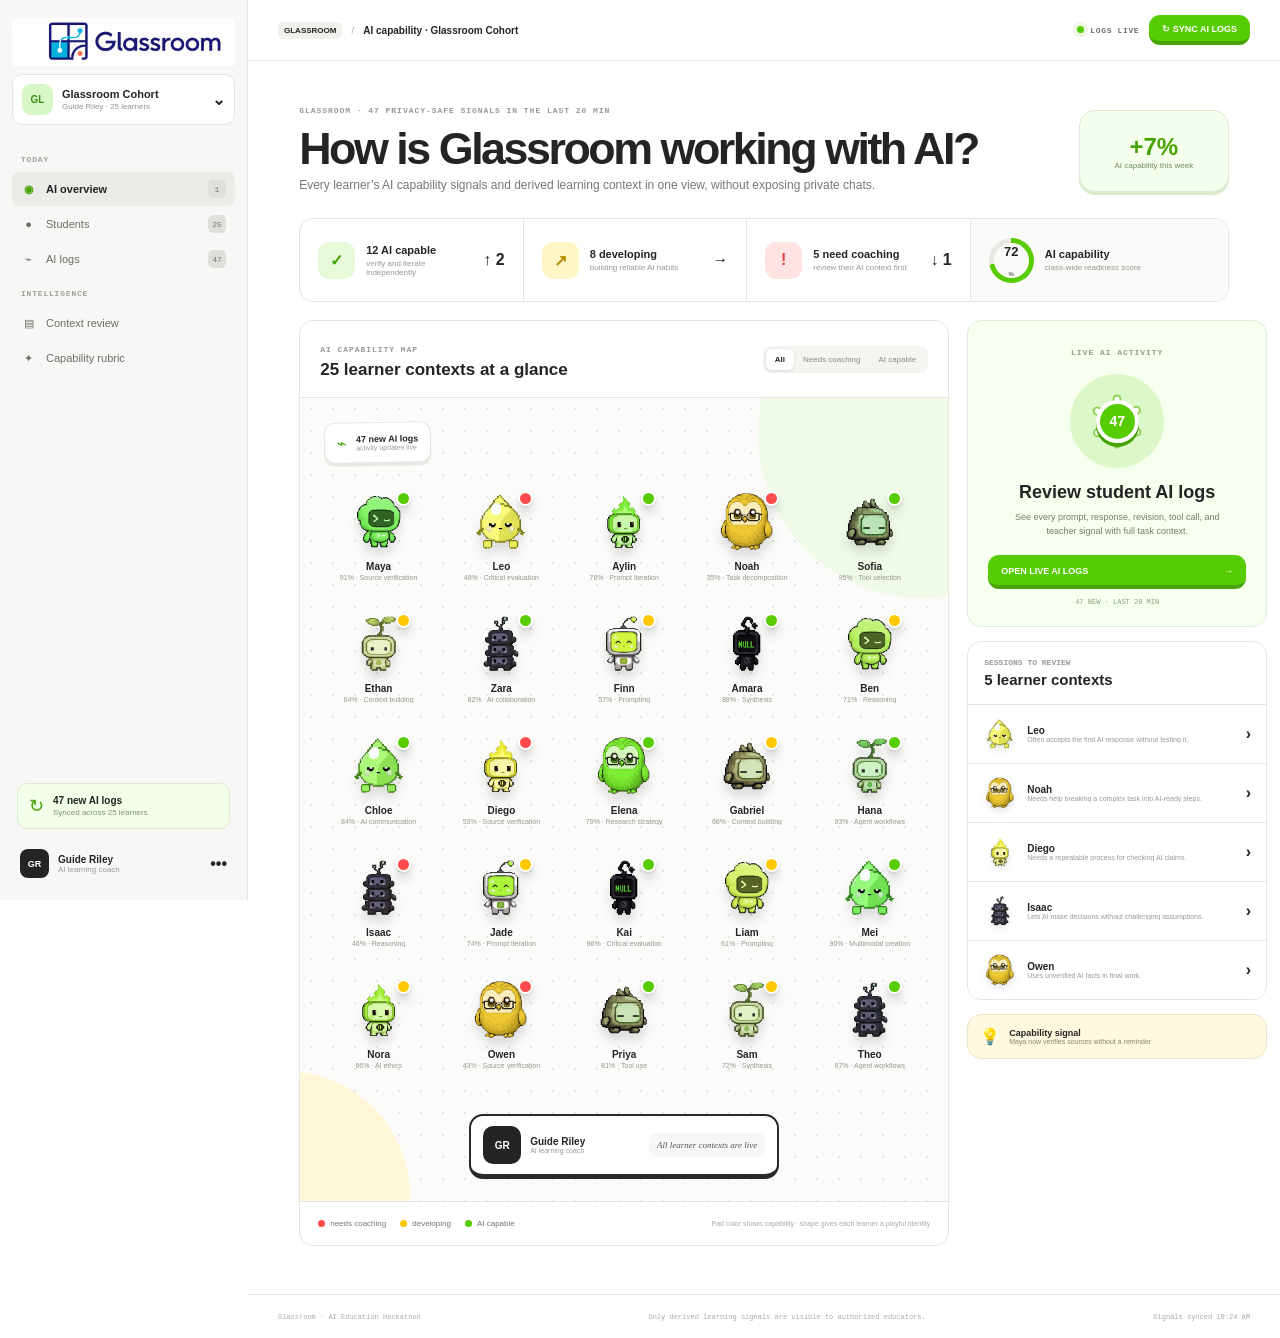
==== commit 21db9c91: "Publish Glassroom branded demo" ====
--- a/index.html
+++ b/index.html
@@ -4,12 +4,14 @@
   <meta charset="utf-8">
   <meta name="viewport" content="width=device-width,initial-scale=1">
   <meta name="theme-color" content="#58cc02">
-  <title>Northstar Learning Lab · AI Capability</title>
-  <meta name="description" content="Interactive AI capability dashboard prototype for a fictional learning cohort.">
+  <title>Glassroom · AI Capability</title>
+  <meta name="description" content="Glassroom teacher dashboard for privacy-preserving AI capability signals.">
   <style>
     :root{--ink:#242424;--muted:#787774;--line:#e6e5e2;--green:#58cc02;--green-dark:#46a302;--yellow:#ffc800;--red:#ff4b4b}*{box-sizing:border-box}html{scroll-behavior:smooth}body{margin:0;background:#fff;color:var(--ink);font-family:Inter,ui-sans-serif,-apple-system,BlinkMacSystemFont,"Segoe UI",sans-serif}button{font:inherit;color:inherit;cursor:pointer}.shell{display:flex;min-height:100vh}.sidebar{position:sticky;top:0;z-index:10;display:flex;width:248px;height:100vh;flex:0 0 auto;flex-direction:column;border-right:1px solid var(--line);background:#f7f7f5;padding:18px 12px 14px}.wordmark{display:flex;align-items:center;gap:9px;padding:2px 8px 16px;font-size:14px}.mark{position:relative;width:27px;height:27px;transform:rotate(-2deg);border:2px solid #242424;border-radius:8px;background:#fff;box-shadow:0 2px 0 #242424}.mark i{position:absolute;top:7px;left:5px;width:7px;height:7px;border-radius:50%;background:var(--green)}.mark i+i{top:11px;right:5px;left:auto;background:var(--yellow)}.class-switch{display:flex;width:100%;align-items:center;gap:9px;border:1px solid var(--line);border-radius:10px;background:#fff;padding:9px;text-align:left}.class-switch>span:nth-child(2){flex:1}.class-icon{display:grid;width:31px;height:31px;place-items:center;border-radius:9px;background:#d9f7c6;color:#3f8d12;font-size:10px;font-weight:850}.class-switch strong,.class-switch small{display:block}.class-switch strong{font-size:11px}.class-switch small{margin-top:2px;color:#94928f;font-size:8px}.sidebar nav{padding-top:18px}.sidebar nav label{display:block;padding:12px 9px 7px;color:#a3a19d;font:700 8px ui-monospace,monospace;letter-spacing:.1em}.sidebar nav a{display:flex;height:34px;align-items:center;gap:10px;margin:1px 0;border-radius:7px;padding:0 9px;color:#6f6d69;font-size:11px;text-decoration:none}.sidebar nav a.active{background:#ebebe8;color:#242424;font-weight:700}.sidebar nav a>span{width:15px;text-align:center}.sidebar nav a.active>span{color:var(--green-dark)}.sidebar nav kbd{display:grid;min-width:18px;height:18px;place-items:center;margin-left:auto;border:0;border-radius:5px;background:#dfdfdc;color:#777570;font:8px ui-monospace,monospace}.side-bottom{margin-top:auto}.sync-card{display:flex;align-items:center;gap:9px;margin:12px 5px;border:1px solid #dcebcf;border-radius:10px;background:#f2ffe9;padding:11px}.sync-card>span{color:var(--green-dark);font-size:18px}.sync-card p{margin:0}.sync-card strong,.sync-card small{display:block}.sync-card strong{font-size:10px}.sync-card small{margin-top:2px;color:#7e9171;font-size:8px}.profile{display:flex;width:100%;align-items:center;gap:9px;border:0;border-radius:8px;background:transparent;padding:8px;text-align:left}.profile>span{display:grid;width:29px;height:29px;place-items:center;border-radius:8px;background:#242424;color:#fff;font-size:9px;font-weight:800}.profile p{flex:1;margin:0}.profile strong,.profile small{display:block}.profile strong{font-size:10px}.profile small{color:#999;font-size:8px}.main{display:flex;min-width:0;min-height:100vh;flex:1;flex-direction:column}.topbar{position:sticky;top:0;z-index:8;display:flex;height:61px;align-items:center;justify-content:space-between;border-bottom:1px solid var(--line);background:#ffffffef;padding:0 30px;backdrop-filter:blur(15px)}.crumbs{display:flex;align-items:center;gap:9px;font-size:10px}.crumbs span{border-radius:5px;background:#f0f0ed;padding:4px 6px;font-size:8px;font-weight:800}.crumbs i{color:#bbb;font-style:normal}.actions{display:flex;align-items:center;gap:10px}.live{color:#74716d;font:700 8px ui-monospace,monospace;letter-spacing:.08em}.live i{display:inline-block;width:7px;height:7px;margin-right:6px;border-radius:50%;background:var(--green);box-shadow:0 0 0 4px #58cc021f;animation:pulse 2s infinite}.sync{border:0;border-bottom:4px solid var(--green-dark);border-radius:11px;background:var(--green);color:#fff;padding:9px 13px 7px;font-size:9px;font-weight:850}.content{width:min(1430px,100%);margin:0 auto;padding:38px clamp(24px,4vw,64px) 48px}.hero{display:flex;align-items:flex-end;justify-content:space-between;gap:24px;margin-bottom:26px}.hero .eyebrow,.card-head .eyebrow,.activity>.eyebrow{color:#9b9893;font:700 8px ui-monospace,monospace;letter-spacing:.12em}.hero h1{margin:8px 0 7px;font-size:clamp(30px,3.5vw,48px);line-height:1.03;letter-spacing:-.055em}.hero p{margin:0;color:var(--muted);font-size:12px}.growth{display:flex;width:150px;height:82px;flex-direction:column;align-items:center;justify-content:center;border:1px solid #e0e9d8;border-radius:16px;background:#f4ffec;box-shadow:0 3px 0 #d8e9cc}.growth b{color:var(--green-dark);font-size:24px}.growth small{color:#6f8d5b;font-size:8px}.metrics{display:grid;grid-template-columns:repeat(3,1fr) 1.15fr;overflow:hidden;margin-bottom:18px;border:1px solid var(--line);border-radius:14px}.metrics>div{display:flex;min-height:82px;align-items:center;gap:11px;border-right:1px solid var(--line);padding:16px 18px}.metrics>div:last-child{border:0;background:#fafaf8}.metric{display:grid;width:37px;height:37px;place-items:center;border-radius:11px;font-weight:900}.metric.green{background:#e7f9d9;color:#48a408}.metric.yellow{background:#fff5c7;color:#b68d00}.metric.red{background:#ffe3e3;color:#e23d3d}.metrics p{flex:1;margin:0}.metrics p strong,.metrics p small{display:block}.metrics p strong{font-size:11px}.metrics p small{margin-top:3px;color:#989692;font-size:8px}.ring{position:relative;display:grid;width:45px;height:45px;place-items:center;border-radius:50%;background:conic-gradient(var(--green) 72%,#e7e7e3 0)}.ring:before{position:absolute;inset:5px;border-radius:50%;background:#fafaf8;content:""}.ring b,.ring small{position:relative;z-index:1}.ring b{font-size:13px}.ring small{font-size:6px}.grid{display:grid;grid-template-columns:minmax(650px,1fr) 300px;gap:18px;align-items:start}.map,.activity,.review,.signal{border:1px solid var(--line);border-radius:14px;background:#fff}.map{overflow:hidden}.card-head{display:flex;min-height:72px;align-items:center;justify-content:space-between;gap:16px;border-bottom:1px solid var(--line);padding:17px 20px}.card-head h2{margin:4px 0 0;font-size:17px}.filters{display:flex;border-radius:8px;background:#f4f4f1;padding:3px}.filters button{border:0;border-radius:6px;background:transparent;padding:6px 9px;color:#8c8985;font-size:8px}.filters button.active{background:#fff;color:#242424;font-weight:700;box-shadow:0 1px 3px #0002}.field{position:relative;display:grid;min-height:695px;grid-template-columns:repeat(5,minmax(90px,1fr));align-content:start;gap:31px 10px;overflow:hidden;background-color:#fbfbf9;background-image:radial-gradient(#e4e4df 1px,transparent 1px);background-size:22px 22px;padding:92px 22px 132px}.field:before,.field:after{position:absolute;border-radius:50%;content:""}.field:before{top:-130px;right:-140px;width:330px;height:330px;background:#effbe7}.field:after{bottom:-120px;left:-140px;width:250px;height:250px;background:#fff7d8}.log-note{position:absolute;top:24px;left:24px;z-index:3;display:flex;align-items:center;gap:9px;transform:rotate(-1deg);border:1px solid var(--line);border-radius:11px;background:#fff;padding:10px 12px;box-shadow:0 3px 0 #e8e8e4}.log-note>span{color:var(--green-dark)}.log-note p{margin:0}.log-note strong,.log-note small{display:block}.log-note strong{font-size:9px}.log-note small{color:#999;font-size:7px}.student{position:relative;z-index:4;display:flex;min-width:0;flex-direction:column;align-items:center;border:0;background:transparent;padding:0}.student:hover .dot{transform:translateY(-5px) scale(1.05)}.student>strong{margin-top:7px;font-size:10px}.student>small{max-width:100%;overflow:hidden;margin-top:2px;color:#979590;font-size:7px;text-overflow:ellipsis;white-space:nowrap}.dot{--dot:#58cc02;position:relative;display:block;width:57px;height:57px;transition:.22s;border:4px solid #fff;border-radius:50%;background:var(--dot);box-shadow:0 0 0 3px color-mix(in srgb,var(--dot) 32%,#ddd),0 7px 0 color-mix(in srgb,var(--dot) 72%,#333),0 10px 18px #2020201f}.dot:before{position:absolute;top:15%;left:20%;width:28%;height:18%;transform:rotate(-22deg);border-radius:50%;background:#ffffff61;content:""}.dot:after{position:absolute;top:-5px;right:-7px;width:8px;height:8px;border:2px solid #fff;border-radius:50%;background:var(--state);content:""}.teacher{position:absolute;bottom:22px;left:50%;z-index:5;display:grid;width:310px;grid-template-columns:38px 1fr auto;align-items:center;gap:9px;transform:translateX(-50%);border:2px solid #292929;border-bottom-width:5px;border-radius:14px;background:#fff;padding:10px 12px}.teacher>span{display:grid;width:38px;height:38px;place-items:center;border-radius:10px;background:#242424;color:#fff;font-size:10px;font-weight:800}.teacher p{margin:0}.teacher strong,.teacher small{display:block}.teacher strong{font-size:10px}.teacher small{color:#999;font-size:7px}.teacher i{border-radius:7px;background:#f7f7f5;padding:7px 8px;color:#555;font:italic 9px Georgia,serif}.legend{display:flex;min-height:44px;align-items:center;gap:14px;border-top:1px solid var(--line);padding:0 18px;color:#76736f;font-size:8px}.legend span{display:flex;align-items:center;gap:5px}.legend i{width:7px;height:7px;border-radius:50%}.legend small{margin-left:auto;color:#aaa;font-size:7px}.rail{display:flex;flex-direction:column;gap:14px}.activity{border-color:#dfeeda;background:#f7ffef;padding:20px;text-align:center}.radar{position:relative;display:grid;width:94px;height:94px;place-items:center;margin:15px auto 14px;border-radius:50%;background:#dcf8c8}.radar i{position:absolute;width:54px;height:9px;border:2px solid #8ed457;border-radius:9px;background:#fff;transform:rotate(28deg)}.radar i:nth-child(2){transform:rotate(90deg)}.radar i:nth-child(3){transform:rotate(150deg)}.radar b{position:relative;z-index:2;display:grid;width:43px;height:43px;place-items:center;border:4px solid #fff;border-radius:50%;background:var(--green);color:#fff;box-shadow:0 4px 0 var(--green-dark);font-size:14px}.activity h3{margin:0;font-size:18px}.activity p{max-width:220px;margin:8px auto 16px;color:#72806a;font-size:9px;line-height:1.55}.activity button,.drawer-action{width:100%;border:0;border-bottom:4px solid var(--green-dark);border-radius:11px;background:var(--green);color:#fff;padding:11px 13px 9px;text-align:left;font-size:9px;font-weight:850}.activity button span,.drawer-action span{float:right}.activity>small{display:block;margin-top:9px;color:#8aa27b;font:7px ui-monospace,monospace}.review{overflow:hidden}.review-head{display:flex;align-items:center;justify-content:space-between;padding:16px}.review-head small,.review-head strong{display:block}.review-head small{color:#999;font:700 8px ui-monospace,monospace}.review-head strong{margin-top:4px;font-size:15px}.review-row{display:flex;width:100%;align-items:center;gap:10px;border:0;border-top:1px solid var(--line);background:#fff;padding:12px 15px;text-align:left}.mini-dot{width:29px;height:29px;flex:0 0 auto;border:3px solid #fff;border-radius:50%;background:var(--dot);box-shadow:0 0 0 2px #ddd}.review-row p{min-width:0;flex:1;margin:0}.review-row strong,.review-row small{display:block}.review-row strong{font-size:10px}.review-row small{overflow:hidden;color:#999;font-size:7px;text-overflow:ellipsis;white-space:nowrap}.signal{display:flex;align-items:center;gap:9px;border-color:#ede3c5;background:#fff9df;padding:12px}.signal p{flex:1;margin:0}.signal strong,.signal small{display:block}.signal strong{font-size:9px}.signal small{color:#8d8467;font-size:7px}.footer{display:flex;height:44px;align-items:center;justify-content:space-between;border-top:1px solid var(--line);padding:0 30px;color:#aaa;font:7px ui-monospace,monospace}.drawer-bg{position:fixed;inset:0;z-index:50;display:none;background:#18181645;backdrop-filter:blur(4px)}.drawer-bg.open{display:block}.drawer{position:absolute;top:0;right:0;bottom:0;width:min(420px,100%);overflow:auto;background:#fff;padding:28px;box-shadow:-20px 0 60px #0003}.close{position:absolute;top:18px;right:18px;width:32px;height:32px;border:1px solid var(--line);border-radius:8px;background:#fff;font-size:18px}.drawer-hero{display:flex;flex-direction:column;align-items:center;padding:35px 0 22px}.drawer-hero .dot{width:112px;height:112px;border-width:7px}.pill{margin-top:23px;border-radius:20px;padding:5px 9px;font:700 7px ui-monospace,monospace}.drawer h2{margin:0;text-align:center;font-size:34px}.meta{margin:5px 0 23px;color:#888;font-size:9px;text-align:center}.level{border-block:1px solid var(--line);padding:18px 0}.level>div{display:flex;justify-content:space-between}.level p{height:9px;overflow:hidden;border-radius:8px;background:#eee}.level p i{display:block;height:100%;border-radius:8px}.drawer blockquote{margin:18px 0;border-left:3px solid #ccc;background:#f7f7f5;padding:15px;color:#555;font:italic 14px/1.5 Georgia,serif}.logs{overflow:hidden;margin-bottom:16px;border:1px solid var(--line);border-radius:11px}.logs header{display:flex;height:37px;align-items:center;justify-content:space-between;background:#f7f7f5;padding:0 12px;font-size:8px}.logs p{display:grid;grid-template-columns:22px 1fr auto;align-items:center;gap:8px;margin:0;border-top:1px solid var(--line);padding:10px}.logs p>i{display:grid;width:21px;height:21px;place-items:center;border-radius:6px;background:#e7f9d9;color:#419900;font-style:normal}.logs p strong,.logs p small{display:block}.logs p strong{font-size:8px}.logs p small,.logs time{color:#999;font-size:7px}.toast{position:fixed;bottom:20px;left:50%;z-index:80;transform:translate(-50%,30px);opacity:0;border-radius:10px;background:#242424;padding:11px 14px;color:#fff;font-size:9px;transition:.25s}.toast.show{transform:translate(-50%,0);opacity:1}@keyframes pulse{50%{transform:scale(.72);opacity:.55}}@media(max-width:1100px){.grid{grid-template-columns:1fr}.metrics{grid-template-columns:1fr 1fr}.rail{display:grid;grid-template-columns:1fr 1fr}.signal{grid-column:1/-1}}@media(max-width:760px){.sidebar{width:68px;padding:14px 8px}.wordmark strong,.class-switch>span:nth-child(2),.class-switch>b,.sidebar nav a:not(.active),.sidebar nav label,.sync-card,.profile p{display:none}.class-switch,.profile{justify-content:center}.content{padding:24px 15px}.growth{display:none}.topbar{padding:0 14px}.live{display:none}.map{overflow:auto}.field,.card-head,.legend{min-width:660px}.rail{grid-template-columns:1fr}.signal{grid-column:auto}.footer p{display:none}}@media(prefers-reduced-motion:reduce){*{animation:none!important;transition:none!important}}
   </style>
   <style>
+    .glassroom-wordmark{position:relative;display:block;height:48px;overflow:hidden;padding:0;margin-bottom:8px}
+    .glassroom-wordmark img{position:absolute;top:-34px;left:0;width:240px;max-width:none;height:auto}
     .student:hover .pad{transform:translateY(-5px) scale(1.05)}
     .pad{position:relative;display:grid;width:64px;height:64px;place-items:center;transition:.22s;filter:drop-shadow(0 8px 5px #20202022)}
     .pad img,.mini-pad img{display:block;width:100%;height:100%;object-fit:contain}
@@ -21,22 +23,22 @@
 <body>
   <div class="shell">
     <aside class="sidebar">
-      <div class="wordmark"><span class="mark"><i></i><i></i></span><strong>AI Capability</strong></div>
-      <button class="class-switch"><span class="class-icon">A1</span><span><strong>Aurora Cohort</strong><small>Guide Riley · 25 learners</small></span><b>⌄</b></button>
+      <div class="wordmark glassroom-wordmark"><img src="glassroom-logo.png" alt="Glassroom"></div>
+      <button class="class-switch"><span class="class-icon">GL</span><span><strong>Glassroom Cohort</strong><small>Guide Riley · 25 learners</small></span><b>⌄</b></button>
       <nav><label>TODAY</label><a class="active" href="#"><span>◉</span>AI overview<kbd>1</kbd></a><a href="#map"><span>●</span>Students<kbd>25</kbd></a><a href="#logs"><span>⌁</span>AI logs<kbd>47</kbd></a><label>INTELLIGENCE</label><a href="#logs"><span>▤</span>Context review</a><a href="#"><span>✦</span>Capability rubric</a></nav>
       <div class="side-bottom"><div class="sync-card"><span>↻</span><p><strong>47 new AI logs</strong><small>Synced across 25 learners</small></p></div><button class="profile"><span>GR</span><p><strong>Guide Riley</strong><small>AI learning coach</small></p><b>•••</b></button></div>
     </aside>
     <main class="main">
-      <header class="topbar"><div class="crumbs"><span>NORTHSTAR LEARNING LAB</span><i>/</i><strong>AI capability · Aurora Cohort</strong></div><div class="actions"><span class="live"><i></i>LOGS LIVE</span><button class="sync" id="sync">↻ SYNC AI LOGS</button></div></header>
+      <header class="topbar"><div class="crumbs"><span>GLASSROOM</span><i>/</i><strong>AI capability · Glassroom Cohort</strong></div><div class="actions"><span class="live"><i></i>LOGS LIVE</span><button class="sync" id="sync">↻ SYNC AI LOGS</button></div></header>
       <div class="content">
-        <section class="hero"><div><span class="eyebrow">NORTHSTAR LAB · 47 AI LOGS IN THE LAST 20 MIN</span><h1>How is Aurora working with AI?</h1><p>Every learner’s AI activity, capability signals, and full working context in one view.</p></div><div class="growth"><b>+7%</b><small>AI capability this week</small></div></section>
+        <section class="hero"><div><span class="eyebrow">GLASSROOM · 47 PRIVACY-SAFE SIGNALS IN THE LAST 20 MIN</span><h1>How is Glassroom working with AI?</h1><p>Every learner’s AI capability signals and derived learning context in one view, without exposing private chats.</p></div><div class="growth"><b>+7%</b><small>AI capability this week</small></div></section>
         <section class="metrics"><div><span class="metric green">✓</span><p><strong id="capable">0 AI capable</strong><small>verify and iterate independently</small></p><b>↑ 2</b></div><div><span class="metric yellow">↗</span><p><strong id="developing">0 developing</strong><small>building reliable AI habits</small></p><b>→</b></div><div><span class="metric red">!</span><p><strong id="coaching">0 need coaching</strong><small>review their AI context first</small></p><b>↓ 1</b></div><div><span class="ring"><b id="avg">72</b><small>%</small></span><p><strong>AI capability</strong><small>class-wide readiness score</small></p></div></section>
         <div class="grid">
           <section class="map" id="map"><div class="card-head"><div><span class="eyebrow">AI CAPABILITY MAP</span><h2>25 learner contexts at a glance</h2></div><div class="filters"><button class="active" data-filter="all">All</button><button data-filter="coaching">Needs coaching</button><button data-filter="capable">AI capable</button></div></div><div class="field" id="field"><div class="log-note"><span>⌁</span><p><strong>47 new AI logs</strong><small>activity updates live</small></p></div><div class="teacher"><span>GR</span><p><strong>Guide Riley</strong><small>AI learning coach</small></p><i>All learner contexts are live</i></div></div><div class="legend"><span><i style="background:var(--red)"></i>needs coaching</span><span><i style="background:var(--yellow)"></i>developing</span><span><i style="background:var(--green)"></i>AI capable</span><small>Pad color shows capability · shape gives each learner a playful identity</small></div></section>
           <aside class="rail"><section class="activity"><span class="eyebrow">LIVE AI ACTIVITY</span><div class="radar"><i></i><i></i><i></i><b>47</b></div><h3>Review student AI logs</h3><p>See every prompt, response, revision, tool call, and teacher signal with full task context.</p><button id="openLogs">OPEN LIVE AI LOGS <span>→</span></button><small>47 NEW · LAST 20 MIN</small></section><section class="review" id="logs"><div class="review-head"><span><small>SESSIONS TO REVIEW</small><strong id="reviewCount">0 student contexts</strong></span></div><div id="reviewRows"></div></section><section class="signal"><span>💡</span><p><strong>Capability signal</strong><small>Maya now verifies sources without a reminder</small></p></section></aside>
         </div>
       </div>
-      <footer class="footer"><span>Northstar Learning Lab · AI capability prototype</span><p>AI activity and full task context are visible to authorized educators.</p><span>Logs synced 10:24 AM</span></footer>
+      <footer class="footer"><span>Glassroom · AI Education Hackathon</span><p>Only derived learning signals are visible to authorized educators.</p><span>Signals synced 10:24 AM</span></footer>
     </main>
   </div>
   <div class="drawer-bg" id="drawerBg"><aside class="drawer"><button class="close" id="close">×</button><div class="drawer-hero"><span class="pad" id="drawerPad"><img alt=""></span><span class="pill" id="pill"></span></div><h2 id="drawerName"></h2><p class="meta" id="drawerMeta"></p><div class="level"><div><span>AI capability score</span><strong id="drawerScore"></strong></div><p><i id="levelBar"></i></p></div><blockquote id="drawerNote"></blockquote><section class="logs"><header><span>RECENT AI CONTEXT</span><b style="color:var(--green-dark)">Live</b></header><p><i>✓</i><span><strong>Output challenged</strong><small>Asked AI to explain a weak assumption</small></span><time>10:18</time></p><p><i>↗</i><span><strong id="drawerActivity">Capability activity</strong><small>Added context and refined the request</small></span><time>10:12</time></p><p><i>!</i><span><strong>Teacher signal</strong><small id="drawerSignal"></small></span><time>10:04</time></p></section><button class="drawer-action" id="fullContext">OPEN FULL AI CONTEXT <span>→</span></button></aside></div>
